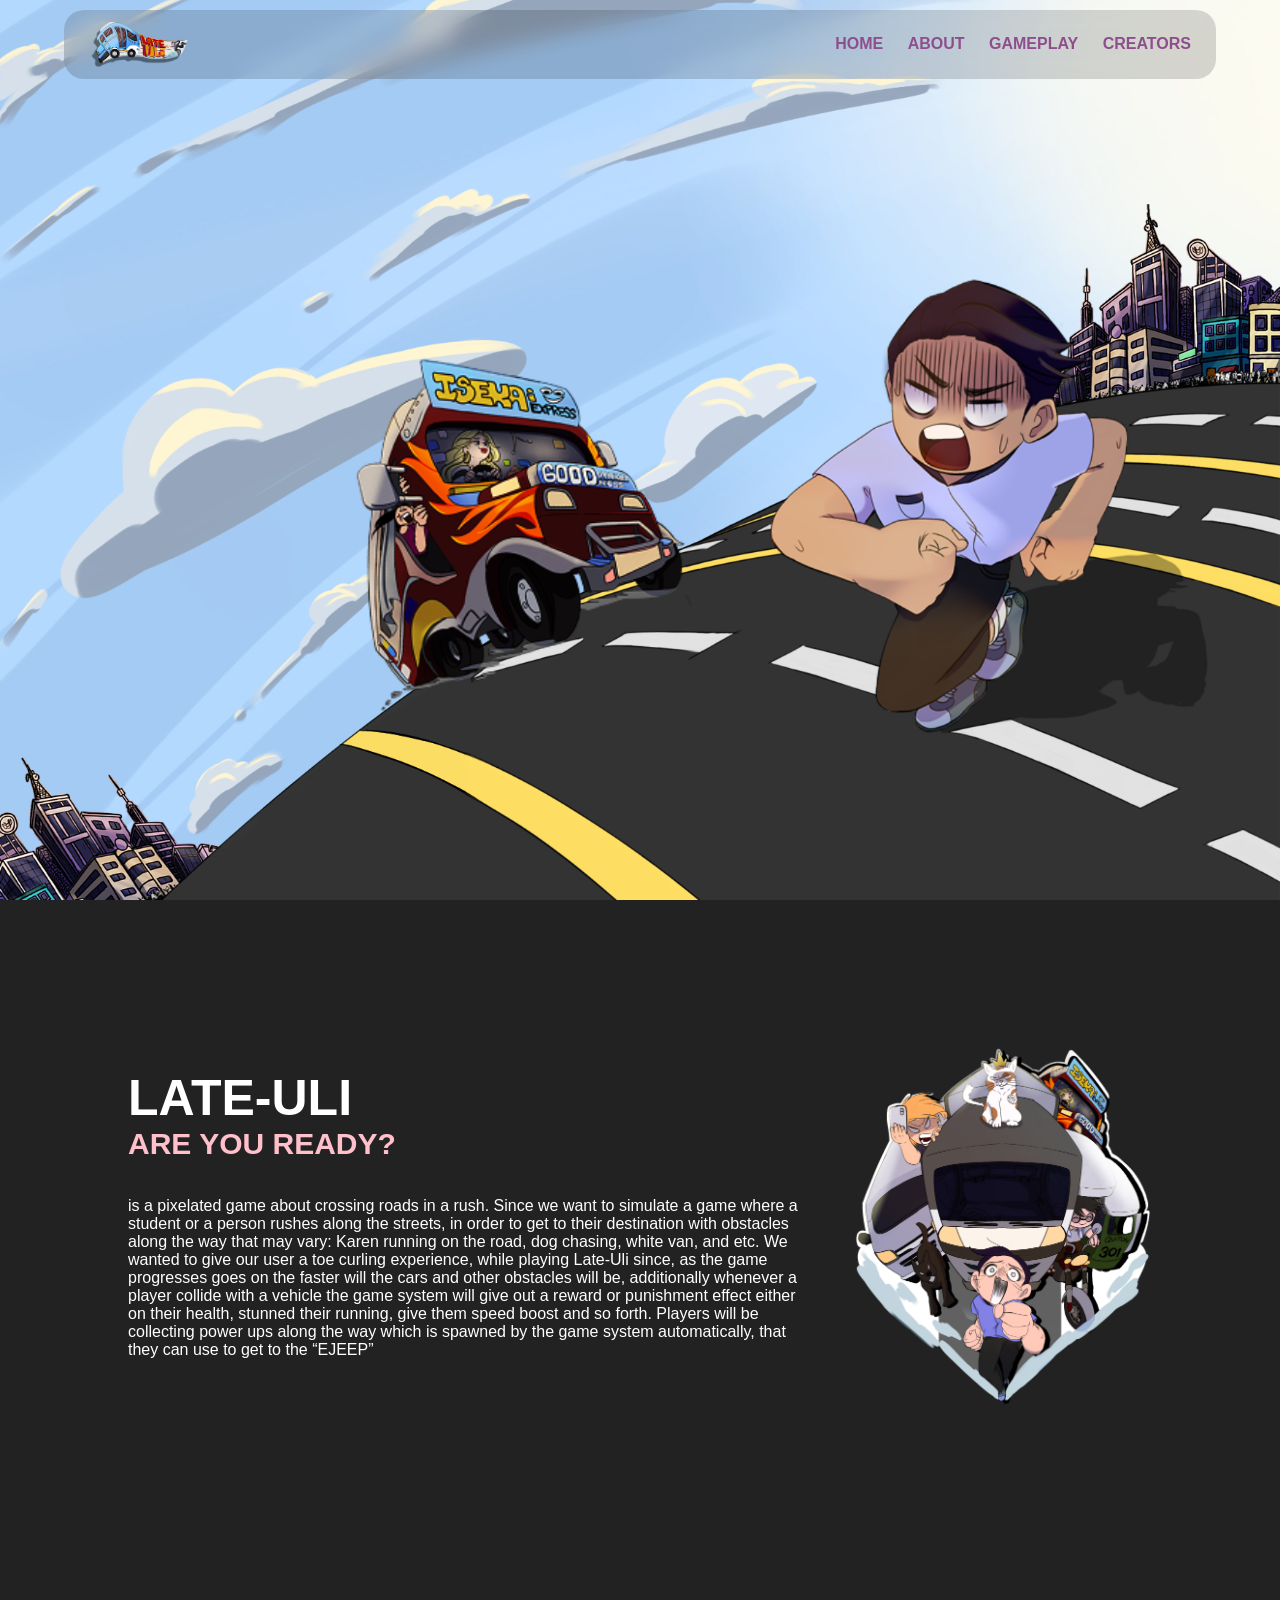
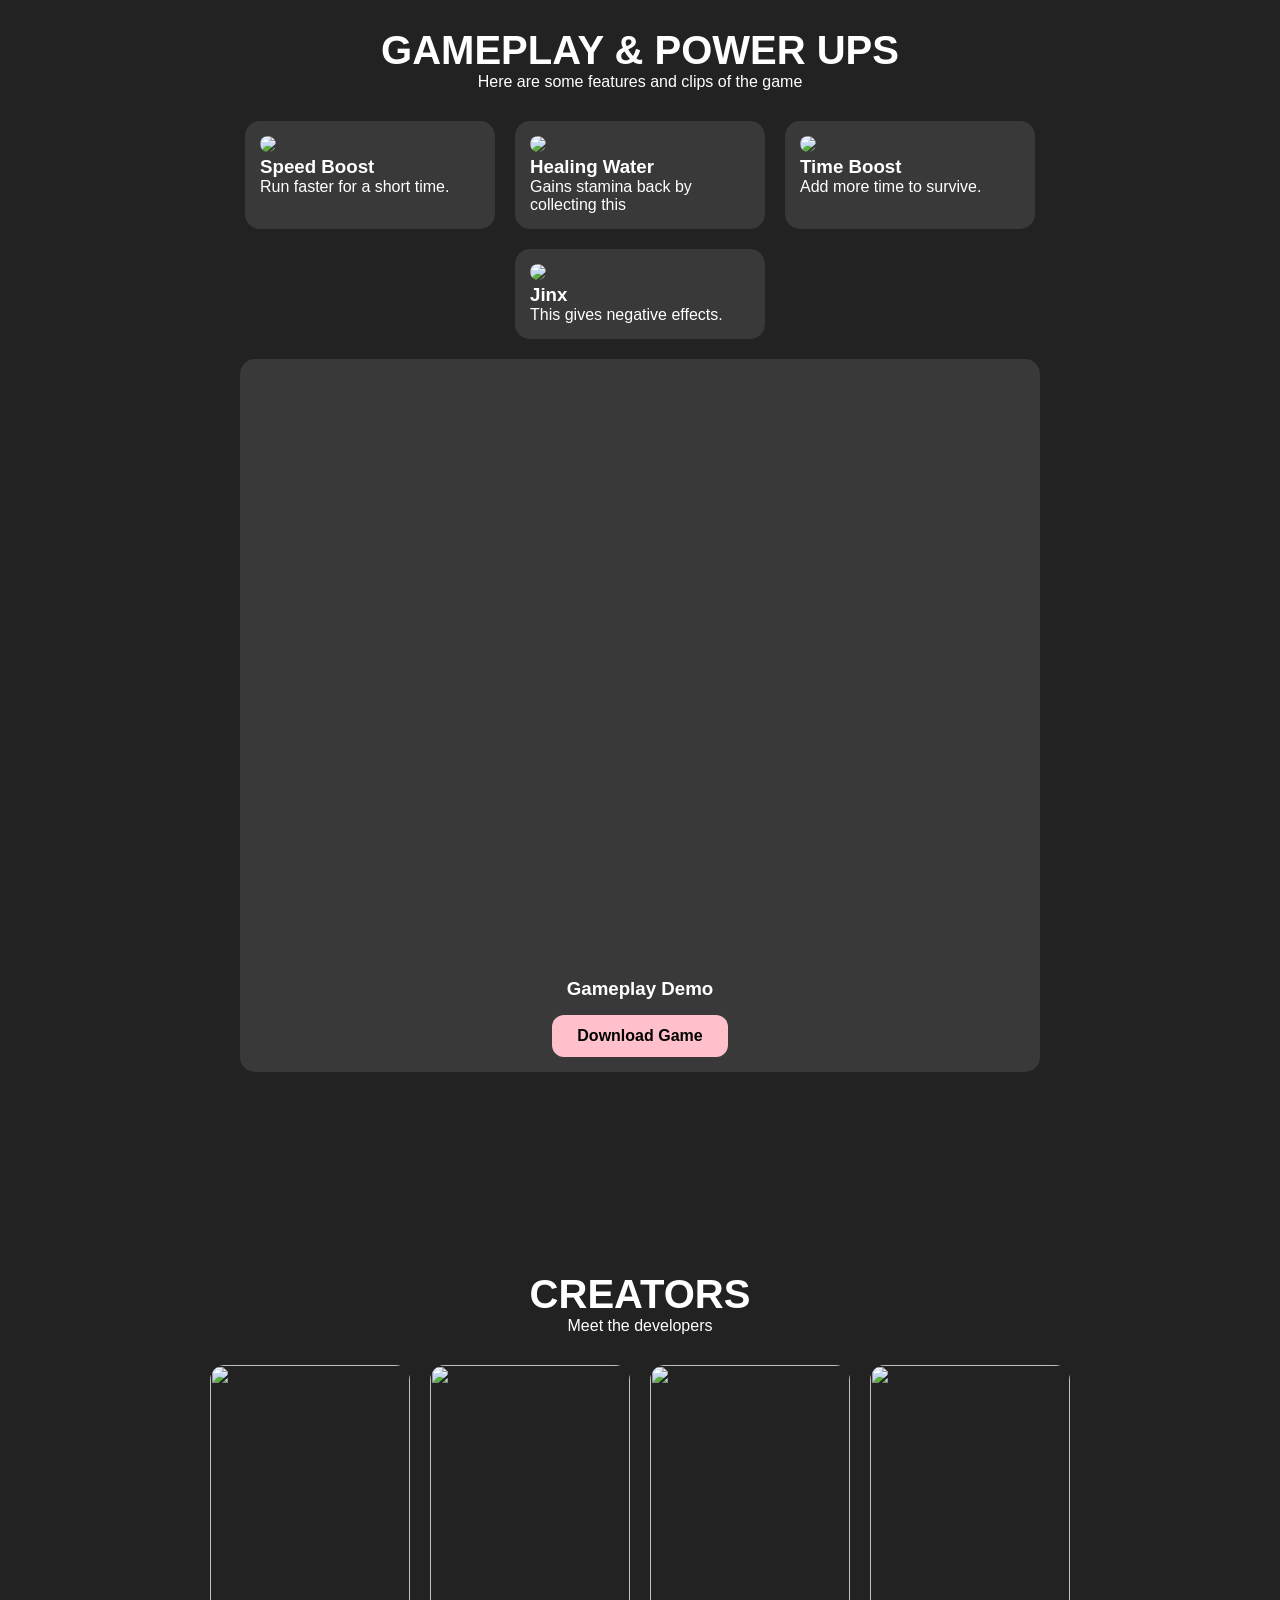
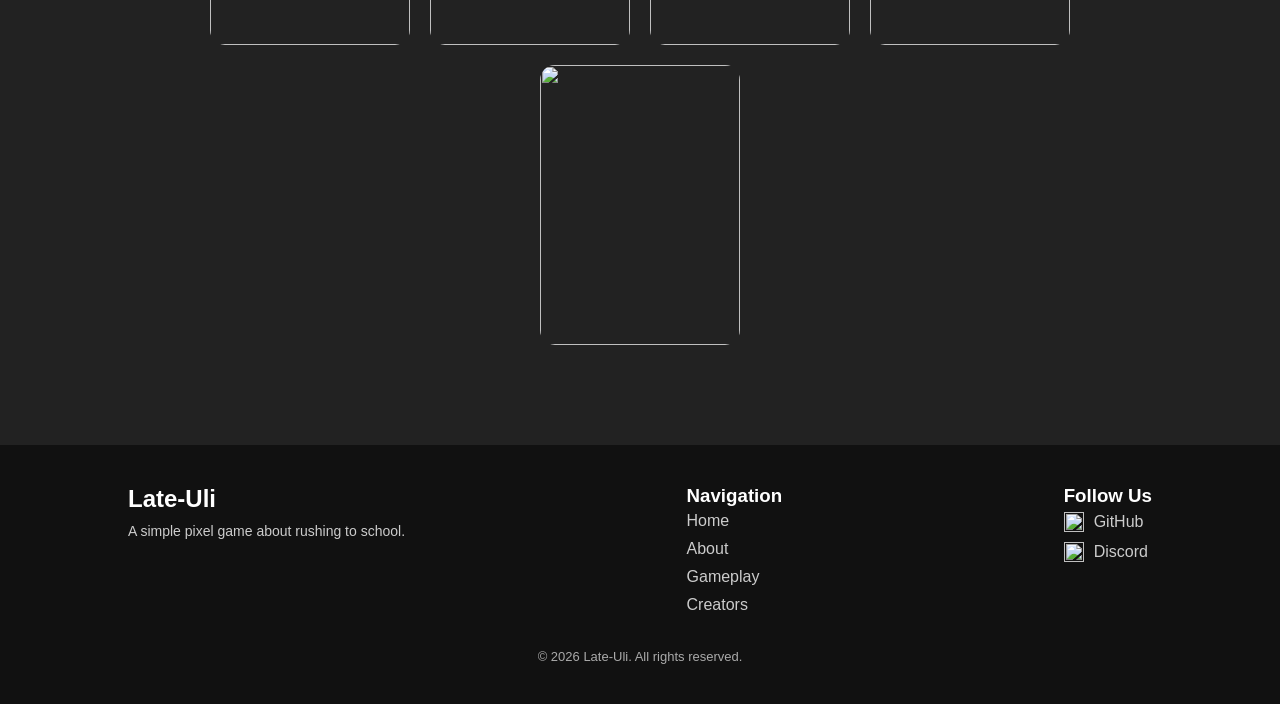
==== index.html @ 1ef0978c "Add files via upload" ====
<!DOCTYPE html>
<html lang="en">

<head>
    <meta charset="UTF-8">
    <meta name="viewport" content="width=device-width, initial-scale=1.0">
    <title>Late-Uli</title>
    <link rel="stylesheet" href="style.css">
</head>

<body>

    <header id="home">

        <nav class="navbar">
            <img src="logo.png" class="logo-img">

            <div class="nav-links">
                <a href="#home">HOME</a>
                <a href="#about">ABOUT</a>
                <a href="#game">GAMEPLAY</a>
                <a href="#creators">CREATORS</a>
            </div>
        </nav>

        <div class="parallax">
            <img src="bg2.jpg" id="one">
            <img src="clouds.png" id="third">
            <img src="front.png" id="two">
        </div>

    </header>

    <main>

        <section id="about" class="section">
            <div class="about-box">

                <div class="text">
                    <h2>LATE-ULI</h2>
                    <h3>ARE YOU READY?</h3>
                    <br><br>
                    <p>
                        is a pixelated game about crossing roads in a rush. Since we want to simulate a game where a student or a person rushes along the streets, in order to get to their destination with obstacles along the way that may vary: Karen running on the road, dog
                        chasing, white van, and etc. We wanted to give our user a toe curling experience, while playing Late-Uli since, as the game progresses goes on the faster will the cars and other obstacles will be, additionally whenever a player
                        collide with a vehicle the game system will give out a reward or punishment effect either on their health, stunned their running, give them speed boost and so forth. Players will be collecting power ups along the way which is spawned
                        by the game system automatically, that they can use to get to the “EJEEP”
                    </p>
                </div>

                <div class="img-box">
                    <img src="picturejoserun.png">
                </div>

            </div>
        </section>
        <section id="game" class="section">
            <h2 class="title">GAMEPLAY & POWER UPS</h2>
            <p class="subtitle">Here are some features and clips of the game</p>

            <div class="cards">

                <div class="card">
                    <img src="gifasset/speed shoe.gif">
                    <h3>Speed Boost</h3>
                    <p>Run faster for a short time.</p>
                </div>

                <div class="card">
                    <img src="gifasset/water.gif">
                    <h3>Healing Water</h3>
                    <p>Gains stamina back by collecting this</p>
                </div>

                <div class="card">
                    <img src="gifasset/time power up.gif">
                    <h3>Time Boost</h3>
                    <p>Add more time to survive.</p>
                </div>

                <div class="card">
                    <img src="gifasset/decrease time.gif">
                    <h3>Jinx</h3>
                    <p>This gives negative effects.</p>
                </div>

                <div class="card demo-card">
                    <video muted autoplay> <source src="videoAsset/lateulidemo.mp4"></video>

                    <h3>Gameplay Demo</h3>

                    <!-- DOWNLOAD BUTTON -->
                    <a href="LateUliGame.zip" download class="download-btn">
                Download Game
            </a>
                </div>
            </div>
        </section>
        <section id="creators" class="section">
            <h2 class="title">CREATORS</h2>
            <p class="subtitle">Meet the developers</p>

            <div class="devs">

                <div class="dev">
                    <img src="portfolio_kenneth/kenneth.jpg">
                    <div class="overlay">
                        <h3>Dev 1</h3>
                        <p>Front-end developer</p>
                        <a href="portfolio_kenneth/portfolio.html">Profile</a>
                    </div>
                </div>

                <div class="dev">
                    <img src="Cocutan/Cocutan/4th.jpg">
                    <div class="overlay">
                        <h3>Dev 2</h3>
                        <p>Game logic</p>
                        <a href="Cocutan/Cocutan/Index.html">Profile</a>
                    </div>
                </div>

                <div class="dev">
                    <img src="Xyvanne/Unknown-40.jpg">
                    <div class="overlay">
                        <h3>Dev 3</h3>
                        <p>Design & UI</p>
                        <a href="Xyvanne/index.html">Profile</a>
                    </div>
                </div>

                <div class="dev">
                    <img src="bernas/bernas/54caf76a-6d49-4d84-9a0f-51dc49c5455b.jpg">
                    <div class="overlay">
                        <h3>Dev 4</h3>
                        <p>Testing</p>
                        <a href="bernas/bernas/index.html">Profile</a>
                    </div>
                </div>

                <div class="dev">
                    <img src="kimberly/profileassets/kim.JPG">
                    <div class="overlay">
                        <h3>Dev 5</h3>
                        <p>Assets & art</p>
                        <a href="kimberly/profileindex1.html">Profile</a>
                    </div>
                </div>
            </div>
        </section>
    </main>

    <footer class="footer">
        <div class="footer-container">
            <div class="footer-left">
                <h2>Late-Uli</h2>
                <p>A simple pixel game about rushing to school.</p>
            </div>

            <div class="footer-links">
                <h3>Navigation</h3>
                <a href="#home">Home</a>
                <a href="#about">About</a>
                <a href="#game">Gameplay</a>
                <a href="#creators">Creators</a>
            </div>

            <div class="footer-socials">
                <h3>Follow Us</h3>

                <a href="#">
                    <img src="icons/github.png">GitHub
                </a>

                <a href="#">
                    <img src=" icons/discord.png "> Discord
                </a>
            </div>
        </div>
        <p class="footer-bottom ">© 2026 Late-Uli. All rights reserved.</p>
    </footer>
    <script src="motion.js "></script>
</body>

</html>
---- style.css ----
* {
    margin: 0;
    padding: 0;
    box-sizing: border-box;
}

body {
    font-family: Arial;
    background: #222;
    color: white;
}

html {
    scroll-behavior: smooth;
}

.navbar {
    position: fixed;
    top: 10px;
    left: 50%;
    transform: translateX(-50%);
    width: 90%;
    display: flex;
    justify-content: space-between;
    align-items: center;
    padding: 12px 25px;
    background: rgba(0, 0, 0, 0.15);
    backdrop-filter: blur(10px);
    border-radius: 20px;
    z-index: 1000;
}

.logo-img {
    width: 100px;
}

.nav-links a {
    margin-left: 20px;
    text-decoration: none;
    color: rgb(141, 78, 141);
    font-weight: bold;
}

header {
    height: 100vh;
    overflow: hidden;
    position: relative;
}

.parallax img {
    position: absolute;
    width: 100%;
    height: 100vh;
    object-fit: cover;
}

#one {
    z-index: 1;
}

#third {
    z-index: 2;
}

#two {
    z-index: 3;
}

.section {
    padding: 100px 10%;
}

.about-box {
    display: flex;
    gap: 40px;
    align-items: center;
}

.text h2 {
    font-size: 50px;
}

.text h3 {
    font-size: 30px;
    color: pink;
}

.img-box img {
    width: 300px;
}

.title {
    text-align: center;
    font-size: 40px;
}

.subtitle {
    text-align: center;
    margin-bottom: 30px;
}

.cards {
    display: flex;
    flex-wrap: wrap;
    gap: 20px;
    justify-content: center;
}

.card {
    width: 250px;
    background: rgba(255, 255, 255, 0.1);
    padding: 15px;
    border-radius: 15px;
    transition: 0.3s;
}

.card:hover {
    transform: translateY(-10px);
}

.card img,
video {
    width: 100%;
    border-radius: 10px;
}

.demo-card {
    width: 800px;
    text-align: center;
}

.demo-card video {
    width: 100%;
    height: 600px;
    object-fit: cover;
}

.download-btn {
    display: inline-block;
    margin-top: 15px;
    padding: 12px 25px;
    background: pink;
    color: black;
    text-decoration: none;
    font-weight: bold;
    border-radius: 12px;
    transition: 0.3s;
}

.download-btn:hover {
    background: white;
    transform: scale(1.05);
}

@media (max-width: 768px) {
    .demo-card {
        width: 90%;
    }
    .demo-card video {
        height: auto;
    }
}

.devs {
    display: flex;
    flex-wrap: wrap;
    gap: 20px;
    justify-content: center;
}

.dev {
    width: 200px;
    height: 280px;
    position: relative;
    overflow: hidden;
    border-radius: 15px;
}

.dev img {
    width: 100%;
    height: 100%;
    object-fit: cover;
}

.overlay {
    position: absolute;
    bottom: -100%;
    width: 100%;
    height: 100%;
    background: rgba(0, 0, 0, 0.7);
    text-align: center;
    padding: 20px;
    transition: 0.4s;
}

.dev:hover .overlay {
    bottom: 0;
}

.overlay a {
    display: inline-block;
    margin-top: 10px;
    padding: 8px 12px;
    background: pink;
    color: black;
    text-decoration: none;
    border-radius: 10px;
    transition: 0.3;
    cursor: pointer;
}

@media (max-width: 768px) {
    .about-box {
        flex-direction: column;
        text-align: center;
    }
    .navbar {
        flex-direction: column;
        gap: 10px;
    }
}

.footer {
    background: #111;
    color: white;
    padding: 40px 10%;
}

.footer-container {
    display: flex;
    justify-content: space-between;
    flex-wrap: wrap;
    gap: 30px;
}

.footer-left h2 {
    margin-bottom: 10px;
}

.footer-left p {
    font-size: 14px;
    color: #ccc;
}

.footer-links {
    display: flex;
    flex-direction: column;
}

.footer-links a {
    text-decoration: none;
    color: #ccc;
    margin: 5px 0;
}

.footer-links a:hover {
    color: pink;
}

.footer-socials {
    display: flex;
    flex-direction: column;
}

.footer-socials a {
    text-decoration: none;
    color: #ccc;
    margin: 5px 0;
    display: flex;
    align-items: center;
    gap: 10px;
}

.footer-socials img {
    width: 20px;
    height: 20px;
}

.footer-socials a:hover {
    color: pink;
}

.footer-bottom {
    text-align: center;
    margin-top: 30px;
    font-size: 13px;
    color: #aaa;
}

@media (max-width: 768px) {
    .footer-container {
        flex-direction: column;
        text-align: center;
        align-items: center;
    }
    .footer-socials a {
        justify-content: center;
    }
}

.fade {
    opacity: 0;
    transform: translateY(30px);
    transition: opacity 0.8s ease, transform 0.8s ease;
}

.fade.show {
    opacity: 1;
    transform: translateY(0);
}
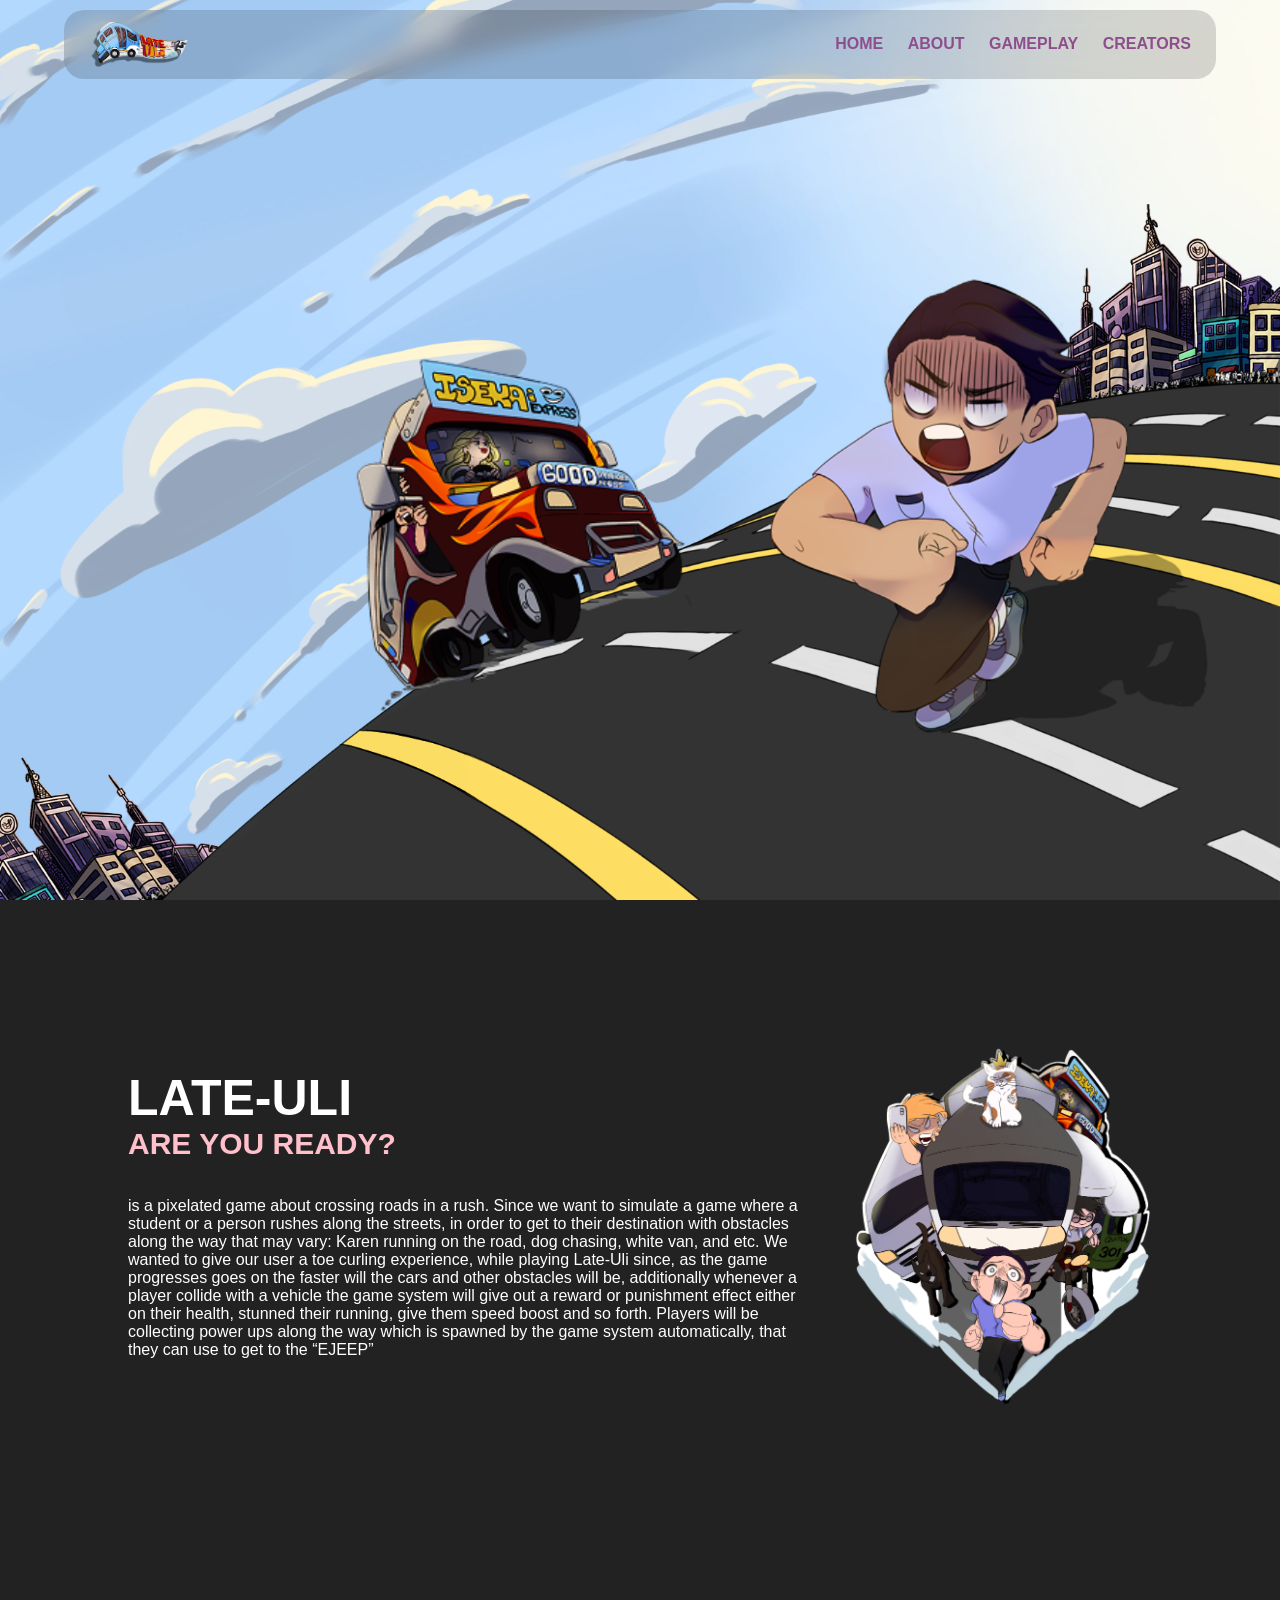
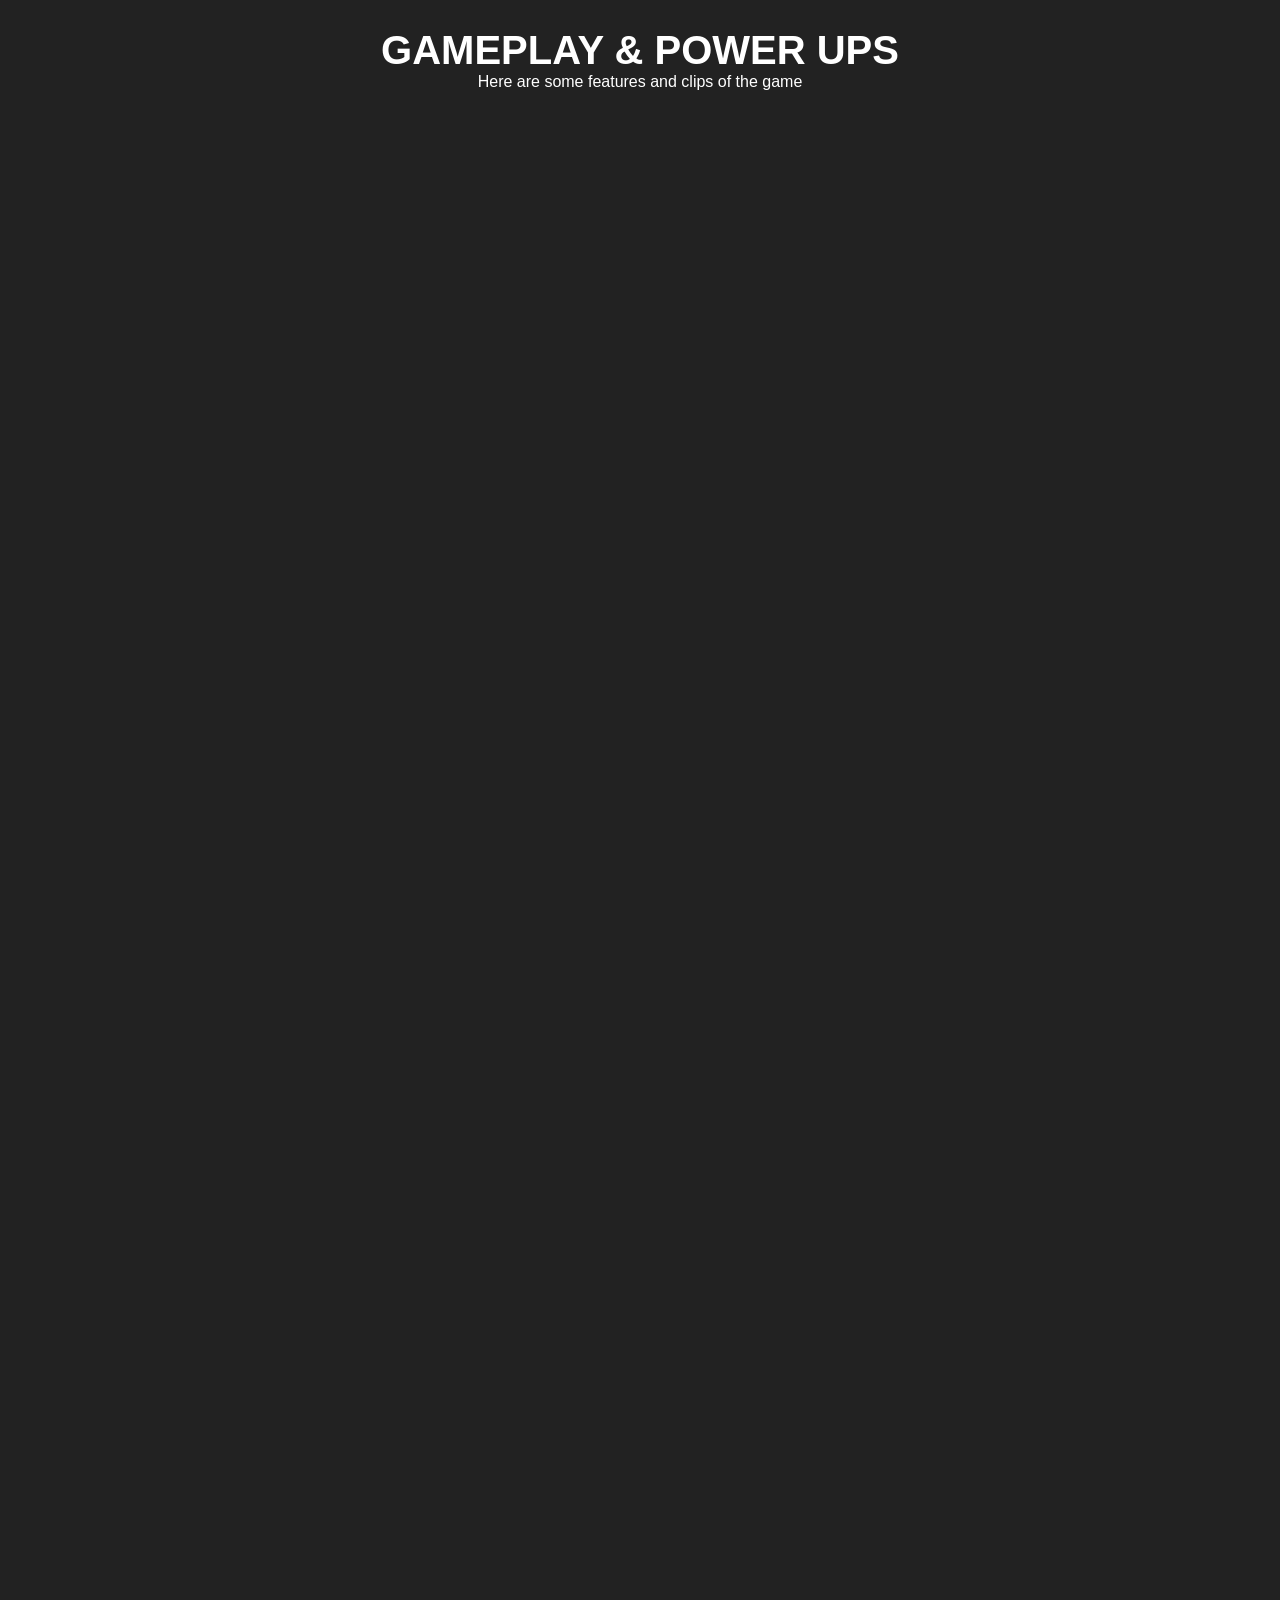
==== commit 959b8034: "Update index.html" ====
--- a/index.html
+++ b/index.html
@@ -85,11 +85,10 @@
                 </div>
 
                 <div class="card demo-card">
-                    <video muted autoplay> <source src="videoAsset/lateulidemo.mp4"></video>
+                    <video muted autoplay><source src="videoAsset/lateulidemo.4"></video>
 
                     <h3>Gameplay Demo</h3>
 
-                    <!-- DOWNLOAD BUTTON -->
                     <a href="LateUliGame.zip" download class="download-btn">
                 Download Game
             </a>
@@ -182,4 +181,4 @@
     <script src="motion.js "></script>
 </body>
 
-</html>+</html>
